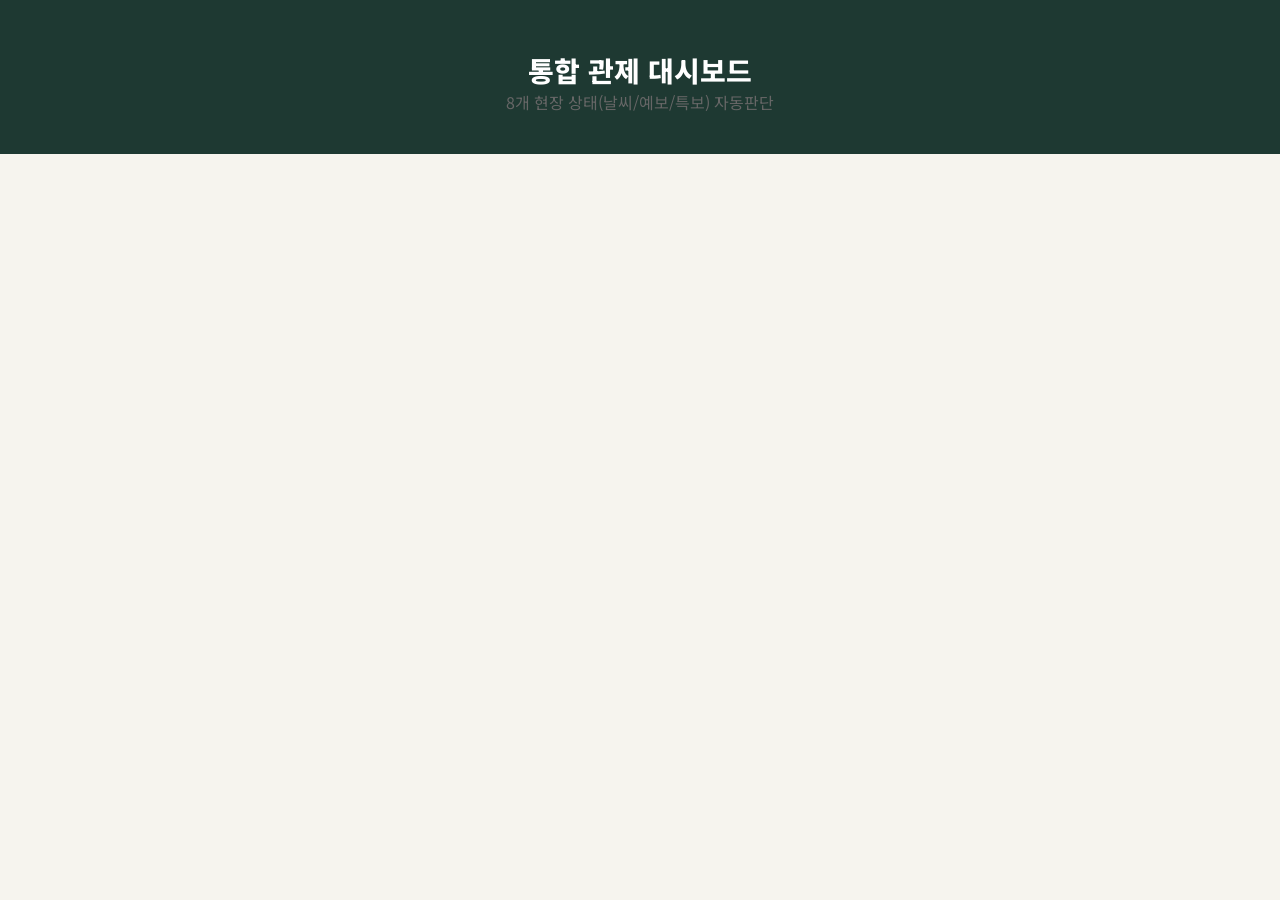
==== dashboard.html @ b20a0ae7 "Add files via upload" ====
<!doctype html>
<html lang="ko">
<head>
<meta charset="utf-8">
<meta name="viewport" content="width=device-width, initial-scale=1">
<title>동진토건 | 통합 관제 대시보드</title>
<link href="https://fonts.googleapis.com/css2?family=Noto+Sans+KR:wght@400;600;800&display=swap" rel="stylesheet">
<link rel="stylesheet" href="css/style.css">
<script src="js/sites.js"></script>
<script src="js/weather.js"></script>
<script src="js/kma-alert.js"></script>
<script src="js/dashboard.js"></script>
</head>
<body>
<header class="top">
  <div class="subtitle">통합 관제 대시보드</div>
  <div class="muted">8개 현장 상태(날씨/예보/특보) 자동판단</div>
</header>

<main class="grid" id="dashGrid"></main>

</body>
</html>
---- css/style.css ----
:root{
  --green:#1e3932;
  --green-light:#2d5a4f;
  --cream:#f6f4ee;
  --card:#ffffff;
  --shadow:0 20px 40px rgba(0,0,0,0.08);
}

body{
  margin:0;
  font-family:"Noto Sans KR",sans-serif;
  background:var(--cream);
  color:#1c1c1c;
}

.top{
  background:var(--green);
  color:#fff;
  padding:40px 20px;
  text-align:center;
}

.logo{
  font-size:18px;
  letter-spacing:2px;
  font-weight:600;
  opacity:.8;
}

.subtitle{
  font-size:28px;
  font-weight:800;
  margin-top:10px;
}

.hero{
  text-align:center;
  padding:60px 20px 40px;
}

.hero h1{
  font-size:32px;
  margin:0;
  font-weight:800;
}

.hero p{
  margin-top:15px;
  font-size:16px;
  color:#555;
}

.grid{
  display:grid;
  grid-template-columns:repeat(auto-fit,minmax(260px,1fr));
  gap:30px;
  max-width:1200px;
  margin:40px auto;
  padding:0 20px;
}

.card{
  background:var(--card);
  padding:30px;
  border-radius:20px;
  text-decoration:none;
  color:#000;
  box-shadow:var(--shadow);
  transition:.3s;
  position:relative;
  overflow:hidden;
}

.card:hover{
  transform:translateY(-8px);
  box-shadow:0 25px 50px rgba(0,0,0,0.15);
}

.card h2{
  margin:20px 0 10px;
  font-size:20px;
  font-weight:700;
}

.card p{
  margin:0;
  color:#666;
  font-size:14px;
}

.badge{
  display:inline-block;
  background:var(--green-light);
  color:#fff;
  padding:6px 14px;
  border-radius:20px;
  font-size:12px;
  font-weight:600;
}

footer{
  text-align:center;
  padding:40px;
  font-size:13px;
  color:#777;
}

/* 추가 유틸 */
.container{max-width:1100px;margin:28px auto;padding:0 20px;}
.muted{color:#666;}
.info{list-style:none;padding:0;margin:0;}
.bul{margin:10px 0 0 18px;}
.mini{margin-top:12px;font-size:13px;line-height:1.4;color:#222;}

/* 상태 배지 */
.status{display:inline-block;margin-top:14px;padding:8px 14px;border-radius:999px;font-weight:800;font-size:14px;}
.normal{background:#12b76a;color:#fff;}
.caution-status{background:#f59e0b;color:#fff;}
.danger{background:#ef4444;color:#fff;}
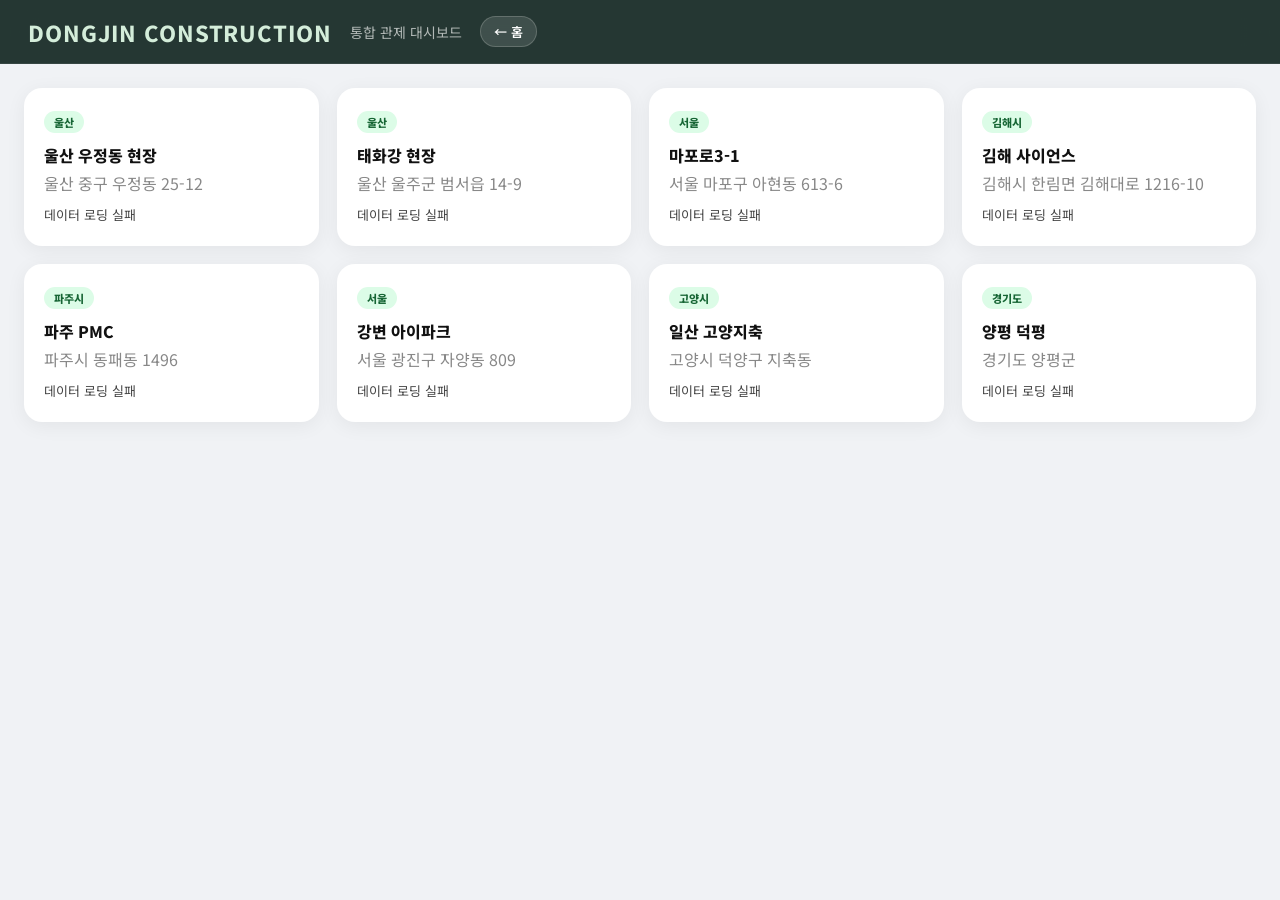
==== commit 6c530119: "Add files via upload" ====
--- a/dashboard.html
+++ b/dashboard.html
@@ -1,23 +1,30 @@
-<!doctype html>
-<html lang="ko">
-<head>
-<meta charset="utf-8">
-<meta name="viewport" content="width=device-width, initial-scale=1">
-<title>동진토건 | 통합 관제 대시보드</title>
-<link href="https://fonts.googleapis.com/css2?family=Noto+Sans+KR:wght@400;600;800&display=swap" rel="stylesheet">
-<link rel="stylesheet" href="css/style.css">
-<script src="js/sites.js"></script>
-<script src="js/weather.js"></script>
-<script src="js/kma-alert.js"></script>
-<script src="js/dashboard.js"></script>
-</head>
-<body>
-<header class="top">
-  <div class="subtitle">통합 관제 대시보드</div>
-  <div class="muted">8개 현장 상태(날씨/예보/특보) 자동판단</div>
-</header>
-
-<main class="grid" id="dashGrid"></main>
-
-</body>
-</html>+<!doctype html>
+<html lang="ko">
+<head>
+<meta charset="utf-8">
+<meta name="viewport" content="width=device-width, initial-scale=1">
+<title>동진토건 통합 관제 대시보드</title>
+<link href="https://fonts.googleapis.com/css2?family=Noto+Sans+KR:wght@400;600;800&display=swap" rel="stylesheet">
+<link rel="stylesheet" href="css/style.css">
+<script src="js/sites.js"></script>
+<script src="js/weather.js"></script>
+<script src="js/kma-alert.js"></script>
+</head>
+<body>
+
+<header class="top top-glass">
+  <div class="top-left">
+    <div class="logo">DONGJIN CONSTRUCTION</div>
+    <div class="subtitle">통합 관제 대시보드</div>
+    <div class="top-chips">
+      <a class="chip" href="index.html">← 홈</a>
+    </div>
+  </div>
+</header>
+
+<div id="dashGrid">불러오는 중...</div>
+
+<script src="js/dashboard.js"></script>
+
+</body>
+</html>
--- a/css/style.css
+++ b/css/style.css
@@ -1,119 +1,598 @@
-:root{
-  --green:#1e3932;
-  --green-light:#2d5a4f;
-  --cream:#f6f4ee;
-  --card:#ffffff;
-  --shadow:0 20px 40px rgba(0,0,0,0.08);
-}
-
-body{
-  margin:0;
-  font-family:"Noto Sans KR",sans-serif;
-  background:var(--cream);
-  color:#1c1c1c;
-}
-
-.top{
-  background:var(--green);
-  color:#fff;
-  padding:40px 20px;
-  text-align:center;
-}
-
-.logo{
-  font-size:18px;
-  letter-spacing:2px;
-  font-weight:600;
-  opacity:.8;
-}
-
-.subtitle{
-  font-size:28px;
-  font-weight:800;
-  margin-top:10px;
-}
-
-.hero{
-  text-align:center;
-  padding:60px 20px 40px;
-}
-
-.hero h1{
-  font-size:32px;
-  margin:0;
-  font-weight:800;
-}
-
-.hero p{
-  margin-top:15px;
-  font-size:16px;
-  color:#555;
-}
-
-.grid{
-  display:grid;
-  grid-template-columns:repeat(auto-fit,minmax(260px,1fr));
-  gap:30px;
-  max-width:1200px;
-  margin:40px auto;
-  padding:0 20px;
-}
-
-.card{
-  background:var(--card);
-  padding:30px;
-  border-radius:20px;
-  text-decoration:none;
-  color:#000;
-  box-shadow:var(--shadow);
-  transition:.3s;
-  position:relative;
-  overflow:hidden;
-}
-
-.card:hover{
-  transform:translateY(-8px);
-  box-shadow:0 25px 50px rgba(0,0,0,0.15);
-}
-
-.card h2{
-  margin:20px 0 10px;
-  font-size:20px;
-  font-weight:700;
-}
-
-.card p{
-  margin:0;
-  color:#666;
-  font-size:14px;
-}
-
-.badge{
-  display:inline-block;
-  background:var(--green-light);
-  color:#fff;
-  padding:6px 14px;
-  border-radius:20px;
-  font-size:12px;
-  font-weight:600;
-}
-
-footer{
-  text-align:center;
-  padding:40px;
-  font-size:13px;
-  color:#777;
-}
-
-/* 추가 유틸 */
-.container{max-width:1100px;margin:28px auto;padding:0 20px;}
-.muted{color:#666;}
-.info{list-style:none;padding:0;margin:0;}
-.bul{margin:10px 0 0 18px;}
-.mini{margin-top:12px;font-size:13px;line-height:1.4;color:#222;}
-
-/* 상태 배지 */
-.status{display:inline-block;margin-top:14px;padding:8px 14px;border-radius:999px;font-weight:800;font-size:14px;}
-.normal{background:#12b76a;color:#fff;}
-.caution-status{background:#f59e0b;color:#fff;}
-.danger{background:#ef4444;color:#fff;}+/* =====================================================
+   동진토건 현장 통합 관제 포털 - style.css
+   ===================================================== */
+
+*, *::before, *::after { box-sizing: border-box; margin: 0; padding: 0; }
+
+body {
+  font-family: 'Noto Sans KR', sans-serif;
+  background: #f0f2f5;
+  color: #111;
+  min-height: 100vh;
+}
+
+a { text-decoration: none; color: inherit; }
+
+/* ===== 헤더 ===== */
+.top {
+  position: sticky;
+  top: 0;
+  z-index: 999;
+  display: flex;
+  align-items: center;
+  justify-content: space-between;
+  padding: 12px 28px;
+  background: #1e3932;
+  color: #fff;
+  min-height: 64px;
+}
+
+.top-glass {
+  background: rgba(20, 40, 34, 0.92);
+  backdrop-filter: blur(16px);
+  border-bottom: 1px solid rgba(255,255,255,.08);
+}
+
+.top-left {
+  display: flex;
+  align-items: center;
+  gap: 18px;
+  flex-wrap: wrap;
+}
+
+.logo {
+  font-weight: 800;
+  font-size: 22px;
+  letter-spacing: 0.04em;
+  color: #d4edda;
+}
+
+.logo-wrap {
+  display: flex;
+  flex-direction: column;
+}
+
+.logo-sub {
+  font-size: 10px;
+  letter-spacing: 4px;
+  color: rgba(255,255,255,.5);
+  margin-top: 2px;
+  font-weight: 600;
+  text-transform: uppercase;
+}
+
+.subtitle {
+  font-size: 14px;
+  color: rgba(255,255,255,.65);
+}
+
+.top-chips {
+  display: flex;
+  gap: 8px;
+  flex-wrap: wrap;
+}
+
+.chip {
+  padding: 5px 13px;
+  border-radius: 999px;
+  background: rgba(255,255,255,.12);
+  font-size: 13px;
+  font-weight: 600;
+  color: #fff;
+  border: 1px solid rgba(255,255,255,.18);
+  transition: background .2s;
+}
+.chip:hover { background: rgba(255,255,255,.22); }
+
+.top-right { flex-shrink: 0; }
+
+/* 본사 미니 위젯 */
+.hq-mini {
+  background: rgba(255,255,255,.1);
+  border-radius: 14px;
+  padding: 10px 14px;
+  min-width: 220px;
+}
+.hq-title { font-size: 12px; color: rgba(255,255,255,.6); margin-bottom: 6px; }
+.hq-row { display: flex; gap: 14px; align-items: flex-start; }
+.hq-stat .big { font-size: 26px; font-weight: 900; color: #fff; }
+.hq-stat .small { font-size: 12px; color: rgba(255,255,255,.7); margin-top: 2px; }
+.hq-ment { font-size: 12px; font-weight: 700; color: #d4edda; }
+.hq-alert { font-size: 11px; color: rgba(255,255,255,.55); margin-top: 3px; }
+
+/* ===== 공통 레이아웃 ===== */
+.home-wrap {
+  max-width: 1280px;
+  margin: 0 auto;
+  padding: 28px 20px 60px;
+  display: flex;
+  flex-direction: column;
+  gap: 28px;
+}
+
+.container {
+  max-width: 760px;
+  margin: 0 auto;
+  padding: 24px 16px 60px;
+  display: flex;
+  flex-direction: column;
+  gap: 20px;
+}
+
+/* ===== HERO ===== */
+.hero2 {
+  position: relative;
+  border-radius: 24px;
+  overflow: hidden;
+  min-height: 240px;
+  display: flex;
+  align-items: center;
+  background: linear-gradient(135deg, #1e3932 0%, #2d6a4f 60%, #40916c 100%);
+  color: #fff;
+}
+
+.hero2-bg {
+  position: absolute;
+  inset: 0;
+  background: url("data:image/svg+xml,%3Csvg width='60' height='60' viewBox='0 0 60 60' xmlns='http://www.w3.org/2000/svg'%3E%3Cg fill='none' fill-rule='evenodd'%3E%3Cg fill='%23ffffff' fill-opacity='0.04'%3E%3Ccircle cx='30' cy='30' r='20'/%3E%3C/g%3E%3C/g%3E%3C/svg%3E");
+  opacity: .5;
+}
+
+.hero2-inner {
+  position: relative;
+  padding: 40px 48px;
+}
+
+.hero2-badge {
+  display: inline-block;
+  padding: 5px 14px;
+  background: rgba(255,255,255,.15);
+  border-radius: 999px;
+  font-size: 12px;
+  font-weight: 700;
+  letter-spacing: .06em;
+  margin-bottom: 14px;
+  border: 1px solid rgba(255,255,255,.2);
+}
+
+.hero2-inner h1 {
+  font-size: 26px;
+  font-weight: 800;
+  line-height: 1.3;
+  margin-bottom: 10px;
+}
+
+.hero2-inner p {
+  font-size: 14px;
+  color: rgba(255,255,255,.75);
+  margin-bottom: 22px;
+}
+
+.hero2-actions { display: flex; gap: 12px; flex-wrap: wrap; }
+
+.btn-primary {
+  padding: 11px 22px;
+  background: #fff;
+  color: #1e3932;
+  border-radius: 12px;
+  font-weight: 800;
+  font-size: 14px;
+  transition: transform .15s, box-shadow .15s;
+}
+.btn-primary:hover { transform: translateY(-2px); box-shadow: 0 8px 20px rgba(0,0,0,.2); }
+
+.btn-ghost {
+  padding: 11px 22px;
+  background: rgba(255,255,255,.15);
+  color: #fff;
+  border-radius: 12px;
+  font-weight: 700;
+  font-size: 14px;
+  border: 1px solid rgba(255,255,255,.3);
+  transition: background .2s;
+}
+.btn-ghost:hover { background: rgba(255,255,255,.25); }
+
+/* ===== 패널 ===== */
+.panel {
+  background: #fff;
+  border-radius: 20px;
+  padding: 24px;
+  box-shadow: 0 4px 24px rgba(0,0,0,.06);
+}
+
+.panel-head {
+  display: flex;
+  align-items: flex-start;
+  justify-content: space-between;
+  margin-bottom: 18px;
+  gap: 12px;
+  flex-wrap: wrap;
+}
+
+.panel-head h2 {
+  font-size: 18px;
+  font-weight: 800;
+}
+
+.panel-head p { font-size: 13px; }
+
+.panel-actions { display: flex; gap: 8px; align-items: center; }
+
+.btn-mini {
+  padding: 5px 14px;
+  background: #f0f2f5;
+  border: none;
+  border-radius: 8px;
+  font-size: 13px;
+  font-weight: 600;
+  cursor: pointer;
+  transition: background .2s;
+}
+.btn-mini:hover { background: #e2e6ea; }
+
+/* ===== 지도 ===== */
+#koreaMapReal {
+  width: 100%;
+  height: 480px;
+  border-radius: 16px;
+  overflow: hidden;
+  border: 1px solid rgba(0,0,0,.07);
+}
+
+.korea-map-legend {
+  display: flex;
+  gap: 16px;
+  align-items: center;
+  font-size: 13px;
+}
+
+.dot {
+  display: inline-block;
+  width: 10px;
+  height: 10px;
+  border-radius: 50%;
+  margin-right: 4px;
+}
+.dot.ok   { background: #12b76a; }
+.dot.warn { background: #f59e0b; }
+.dot.stop { background: #ef4444; }
+
+/* ===== 날씨 예보 패널 ===== */
+.forecast-grid {
+  display: grid;
+  grid-template-columns: 2fr 1fr;
+  gap: 24px;
+  margin-top: 10px;
+}
+
+.chart-wrap {
+  background: #f8f9fa;
+  border-radius: 16px;
+  padding: 14px;
+  border: 1px solid rgba(0,0,0,.06);
+}
+
+#weatherChart { height: 220px; }
+
+/* 시간별 */
+.hourly-row {
+  display: flex;
+  gap: 10px;
+  overflow-x: auto;
+  padding: 10px 0;
+  scrollbar-width: thin;
+}
+
+.hour-card {
+  min-width: 80px;
+  background: #fff;
+  border-radius: 14px;
+  padding: 10px 8px;
+  text-align: center;
+  border: 1px solid rgba(0,0,0,.06);
+  box-shadow: 0 4px 12px rgba(0,0,0,.05);
+  flex-shrink: 0;
+}
+
+.hour-card img { width: 36px; }
+
+/* 주간 */
+.daily-row {
+  display: flex;
+  flex-direction: column;
+  gap: 8px;
+}
+
+.day-card {
+  display: flex;
+  justify-content: space-between;
+  align-items: center;
+  padding: 12px;
+  border-radius: 14px;
+  background: #fff;
+  border: 1px solid rgba(0,0,0,.06);
+  box-shadow: 0 4px 12px rgba(0,0,0,.05);
+}
+
+.day-left {
+  display: flex;
+  align-items: center;
+  gap: 10px;
+}
+
+.day-card img { width: 32px; }
+.day-name { font-weight: 800; font-size: 14px; }
+.day-desc { font-size: 12px; color: #666; }
+.day-temp { font-weight: 900; font-size: 16px; }
+
+/* 작업 브리핑 */
+.brief-box {
+  margin-top: 16px;
+  background: #f6f4ee;
+  border-radius: 16px;
+  padding: 16px;
+}
+
+.brief-title {
+  font-weight: 900;
+  font-size: 14px;
+  margin-bottom: 10px;
+  color: #1e3932;
+}
+
+.brief-status {
+  display: inline-block;
+  padding: 6px 14px;
+  border-radius: 999px;
+  font-size: 13px;
+  font-weight: 900;
+  background: #12b76a;
+  color: #fff;
+}
+
+.brief-ment {
+  margin-top: 10px;
+  font-weight: 700;
+  font-size: 14px;
+  line-height: 1.5;
+}
+
+.brief-alert {
+  margin-top: 8px;
+  font-size: 13px;
+  color: #555;
+}
+
+/* ===== 현장 그리드 ===== */
+.site-grid {
+  display: grid;
+  grid-template-columns: repeat(auto-fill, minmax(220px, 1fr));
+  gap: 16px;
+}
+
+.site-card {
+  display: block;
+  background: #f8f9fa;
+  border-radius: 16px;
+  padding: 18px;
+  border: 1px solid rgba(0,0,0,.06);
+  transition: transform .18s, box-shadow .18s;
+  cursor: pointer;
+}
+
+.site-card:hover {
+  transform: translateY(-4px);
+  box-shadow: 0 12px 28px rgba(0,0,0,.1);
+}
+
+.site-top {
+  display: flex;
+  align-items: center;
+  justify-content: space-between;
+  margin-bottom: 10px;
+}
+
+.site-badge {
+  display: inline-block;
+  padding: 3px 10px;
+  border-radius: 999px;
+  font-size: 11px;
+  font-weight: 800;
+}
+
+.site-badge.seoul  { background: #dbeafe; color: #1d4ed8; }
+.site-badge.ulsan  { background: #dcfce7; color: #166534; }
+.site-badge.gyeonggi { background: #fef9c3; color: #854d0e; }
+.site-badge.gyeongnam { background: #fce7f3; color: #9d174d; }
+
+.site-led {
+  width: 10px;
+  height: 10px;
+  border-radius: 50%;
+}
+.site-led.green  { background: #12b76a; box-shadow: 0 0 6px #12b76a; }
+.site-led.yellow { background: #f59e0b; box-shadow: 0 0 6px #f59e0b; }
+.site-led.red    { background: #ef4444; box-shadow: 0 0 6px #ef4444; }
+
+.site-name {
+  font-weight: 800;
+  font-size: 15px;
+  margin-bottom: 4px;
+}
+
+.site-addr {
+  font-size: 12px;
+  color: #888;
+}
+
+/* ===== 카드 (site.html / briefing.html) ===== */
+.card {
+  background: #fff;
+  border-radius: 18px;
+  padding: 20px;
+  box-shadow: 0 4px 20px rgba(0,0,0,.06);
+}
+
+.card h2 {
+  font-size: 16px;
+  font-weight: 800;
+  margin-bottom: 12px;
+}
+
+.card.warning { border-left: 4px solid #f59e0b; }
+.card.caution { border-left: 4px solid #ef4444; }
+
+.info { list-style: none; font-size: 13px; line-height: 2; }
+
+.bul { list-style: disc; padding-left: 20px; font-size: 13px; line-height: 1.8; color: #555; }
+
+/* ===== 상태 뱃지 ===== */
+.status {
+  display: inline-block;
+  padding: 5px 14px;
+  border-radius: 999px;
+  font-size: 13px;
+  font-weight: 900;
+  color: #fff;
+}
+
+.status.normal         { background: #12b76a; }
+.status.caution-status { background: #f59e0b; }
+.status.danger         { background: #ef4444; }
+
+/* ===== 대시보드 그리드 ===== */
+#dashGrid {
+  display: grid;
+  grid-template-columns: repeat(auto-fill, minmax(260px, 1fr));
+  gap: 18px;
+  padding: 24px;
+}
+
+#dashGrid .card {
+  cursor: pointer;
+  transition: transform .18s, box-shadow .18s;
+}
+
+#dashGrid .card:hover {
+  transform: translateY(-4px);
+  box-shadow: 0 12px 28px rgba(0,0,0,.1);
+}
+
+#dashGrid .badge {
+  display: inline-block;
+  padding: 3px 10px;
+  border-radius: 999px;
+  font-size: 11px;
+  font-weight: 800;
+  background: #dcfce7;
+  color: #166534;
+  margin-bottom: 10px;
+}
+
+#dashGrid h2 { font-size: 16px; font-weight: 800; margin-bottom: 4px; }
+.mini { font-size: 13px; margin-top: 10px; line-height: 1.6; color: #444; }
+
+/* ===== 공통 유틸 ===== */
+.muted { color: #888; }
+.small { font-size: 12px; }
+
+/* ===== 푸터 ===== */
+.footer2 {
+  text-align: center;
+  font-size: 13px;
+  color: #aaa;
+  padding: 20px 0;
+}
+
+.footer-kdh {
+  font-weight: 700;
+  color: #888;
+  letter-spacing: 1px;
+}
+
+/* ===== 반응형 - 태블릿 (768px 이하) ===== */
+@media (max-width: 768px) {
+
+  /* 헤더 */
+  .top {
+    flex-direction: column;
+    align-items: flex-start;
+    gap: 10px;
+    padding: 12px 16px;
+  }
+  .top-left { gap: 8px; }
+  .logo { font-size: 17px; }
+  .logo-sub { font-size: 9px; letter-spacing: 3px; }
+  .subtitle { font-size: 12px; }
+  .top-chips { gap: 6px; }
+  .chip { font-size: 12px; padding: 4px 10px; }
+  .top-right { width: 100%; }
+  .hq-mini { min-width: unset; width: 100%; }
+
+  /* 레이아웃 */
+  .home-wrap { padding: 16px 12px 48px; gap: 16px; }
+  .panel { padding: 16px; border-radius: 16px; }
+
+  /* 히어로 */
+  .hero2 { min-height: 180px; border-radius: 18px; }
+  .hero2-inner { padding: 24px 20px; }
+  .hero2-inner h1 { font-size: 18px; }
+  .hero2-inner p { font-size: 13px; margin-bottom: 16px; }
+  .hero2-badge { font-size: 11px; padding: 4px 12px; }
+  .btn-primary, .btn-ghost { font-size: 13px; padding: 9px 16px; }
+
+  /* 지도 */
+  #koreaMapReal { height: 300px; }
+
+  /* 예보 그리드 */
+  .forecast-grid { grid-template-columns: 1fr; gap: 16px; }
+  .panel-head h2 { font-size: 15px; }
+
+  /* 현장 그리드 */
+  .site-grid { grid-template-columns: repeat(2, 1fr); gap: 10px; }
+  .site-card { padding: 14px; border-radius: 14px; }
+  .site-name { font-size: 13px; }
+  .site-addr { font-size: 11px; }
+}
+
+/* ===== 반응형 - 모바일 소형 (480px 이하) ===== */
+@media (max-width: 480px) {
+
+  /* 헤더 */
+  .logo { font-size: 15px; }
+  .top-chips { display: none; } /* 칩 숨기고 햄버거 대신 여백 확보 */
+
+  /* 히어로 */
+  .hero2-inner h1 { font-size: 16px; }
+  .hero2-actions { flex-direction: column; gap: 8px; }
+  .btn-primary, .btn-ghost { width: 100%; text-align: center; font-size: 13px; }
+
+  /* 지도 */
+  #koreaMapReal { height: 260px; }
+  .korea-map-legend { font-size: 11px; gap: 10px; }
+
+  /* 예보 */
+  .hour-card { min-width: 68px; padding: 8px 6px; }
+  .hour-card img { width: 28px; }
+  #weatherChart { height: 160px; }
+
+  /* 현장 그리드: 1열 */
+  .site-grid { grid-template-columns: 1fr; }
+
+  /* 본사 위젯 */
+  .hq-stat .big { font-size: 20px; }
+  .hq-ment { font-size: 11px; }
+
+  /* brief-box */
+  .brief-ment { font-size: 13px; }
+  .brief-status { font-size: 12px; }
+
+  /* site.html 카드 */
+  .card { padding: 16px; border-radius: 14px; }
+  .container { padding: 16px 12px 48px; gap: 14px; }
+
+  /* 푸터 */
+  .footer2 { font-size: 11px; }
+}
+
